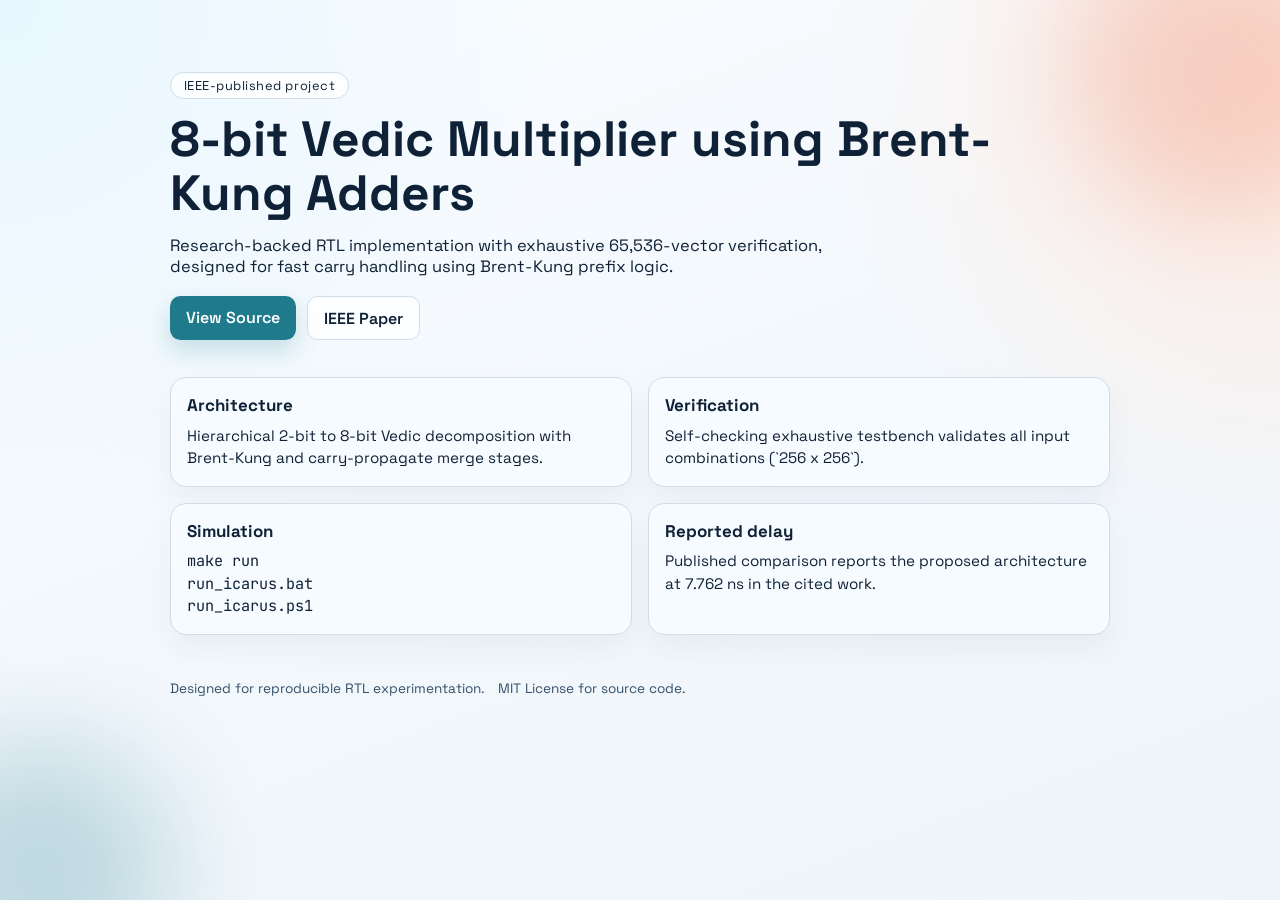
==== site/index.html @ 42a8eeb6 "Add GitHub Pages site and automated deployment workflow" ====
<!doctype html>
<html lang="en">
  <head>
    <meta charset="utf-8">
    <meta name="viewport" content="width=device-width, initial-scale=1">
    <title>8-bit Vedic Multiplier + Brent-Kung</title>
    <link rel="preconnect" href="https://fonts.googleapis.com">
    <link rel="preconnect" href="https://fonts.gstatic.com" crossorigin>
    <link href="https://fonts.googleapis.com/css2?family=Space+Grotesk:wght@400;500;700&family=JetBrains+Mono:wght@400;600&display=swap" rel="stylesheet">
    <link rel="stylesheet" href="styles.css">
  </head>
  <body>
    <div class="bg-orb orb-a"></div>
    <div class="bg-orb orb-b"></div>
    <header class="hero">
      <p class="tag">IEEE-published project</p>
      <h1>8-bit Vedic Multiplier using Brent-Kung Adders</h1>
      <p class="sub">
        Research-backed RTL implementation with exhaustive 65,536-vector verification, designed for fast carry
        handling using Brent-Kung prefix logic.
      </p>
      <div class="actions">
        <a class="btn primary" href="https://github.com/SiddheshUttarwar/vedic-multiplier-brent-kung-rtl">View Source</a>
        <a class="btn ghost" href="https://ieeexplore.ieee.org/document/9984591">IEEE Paper</a>
      </div>
    </header>

    <main class="grid">
      <section class="card">
        <h2>Architecture</h2>
        <p>Hierarchical 2-bit to 8-bit Vedic decomposition with Brent-Kung and carry-propagate merge stages.</p>
      </section>
      <section class="card">
        <h2>Verification</h2>
        <p>Self-checking exhaustive testbench validates all input combinations (`256 x 256`).</p>
      </section>
      <section class="card">
        <h2>Simulation</h2>
        <p class="mono">make run<br>run_icarus.bat<br>run_icarus.ps1</p>
      </section>
      <section class="card">
        <h2>Reported delay</h2>
        <p>Published comparison reports the proposed architecture at 7.762 ns in the cited work.</p>
      </section>
    </main>

    <footer class="foot">
      <span>Designed for reproducible RTL experimentation.</span>
      <span>MIT License for source code.</span>
    </footer>
  </body>
</html>
---- site/styles.css ----
:root {
  --ink: #0f2136;
  --accent: #1f7a8c;
  --accent-2: #e76f51;
  --paper: #f6fbff;
  --line: #cedde8;
}

* {
  box-sizing: border-box;
}

body {
  margin: 0;
  font-family: "Space Grotesk", "Segoe UI", sans-serif;
  color: var(--ink);
  background: radial-gradient(circle at 0% 0%, #e8f7ff 0%, transparent 35%),
    radial-gradient(circle at 100% 10%, #ffece2 0%, transparent 30%),
    linear-gradient(160deg, #f8fcff 0%, #eef4fa 100%);
  min-height: 100vh;
  overflow-x: hidden;
}

.hero {
  max-width: 980px;
  margin: 0 auto;
  padding: 4.5rem 1.25rem 1.7rem;
}

.tag {
  display: inline-block;
  margin: 0 0 0.8rem;
  border: 1px solid var(--line);
  border-radius: 999px;
  padding: 0.25rem 0.8rem;
  font-size: 0.8rem;
  letter-spacing: 0.04em;
  background: #ffffffcf;
}

h1 {
  margin: 0;
  font-size: clamp(1.8rem, 4.2vw, 3.1rem);
  line-height: 1.1;
}

.sub {
  margin-top: 0.9rem;
  max-width: 65ch;
  font-size: 1.03rem;
}

.actions {
  display: flex;
  flex-wrap: wrap;
  gap: 0.7rem;
  margin-top: 1.2rem;
}

.btn {
  text-decoration: none;
  padding: 0.65rem 1rem;
  border-radius: 0.65rem;
  font-weight: 600;
  transition: transform 180ms ease, box-shadow 180ms ease;
}

.btn:hover {
  transform: translateY(-2px);
}

.primary {
  background: var(--accent);
  color: white;
  box-shadow: 0 10px 24px #1f7a8c38;
}

.ghost {
  border: 1px solid var(--line);
  background: #ffffffd8;
  color: var(--ink);
}

.grid {
  max-width: 980px;
  margin: 0 auto;
  padding: 0.6rem 1.25rem 2.8rem;
  display: grid;
  grid-template-columns: repeat(2, minmax(0, 1fr));
  gap: 0.95rem;
}

.card {
  background: var(--paper);
  border: 1px solid var(--line);
  border-radius: 1rem;
  padding: 1rem 1rem 1.1rem;
  box-shadow: 0 14px 28px #1d34420d;
}

.card h2 {
  margin: 0;
  font-size: 1.06rem;
}

.card p {
  margin: 0.55rem 0 0;
  font-size: 0.95rem;
  line-height: 1.45;
}

.mono {
  font-family: "JetBrains Mono", Consolas, monospace;
}

.foot {
  max-width: 980px;
  margin: 0 auto;
  padding: 0 1.25rem 2.1rem;
  font-size: 0.85rem;
  display: flex;
  gap: 0.9rem;
  flex-wrap: wrap;
  color: #35506a;
}

.bg-orb {
  position: fixed;
  border-radius: 50%;
  filter: blur(55px);
  pointer-events: none;
  opacity: 0.24;
}

.orb-a {
  width: 300px;
  height: 300px;
  right: -90px;
  top: -80px;
  background: var(--accent-2);
}

.orb-b {
  width: 260px;
  height: 260px;
  left: -90px;
  bottom: -100px;
  background: var(--accent);
}

@media (max-width: 760px) {
  .grid {
    grid-template-columns: 1fr;
  }
}
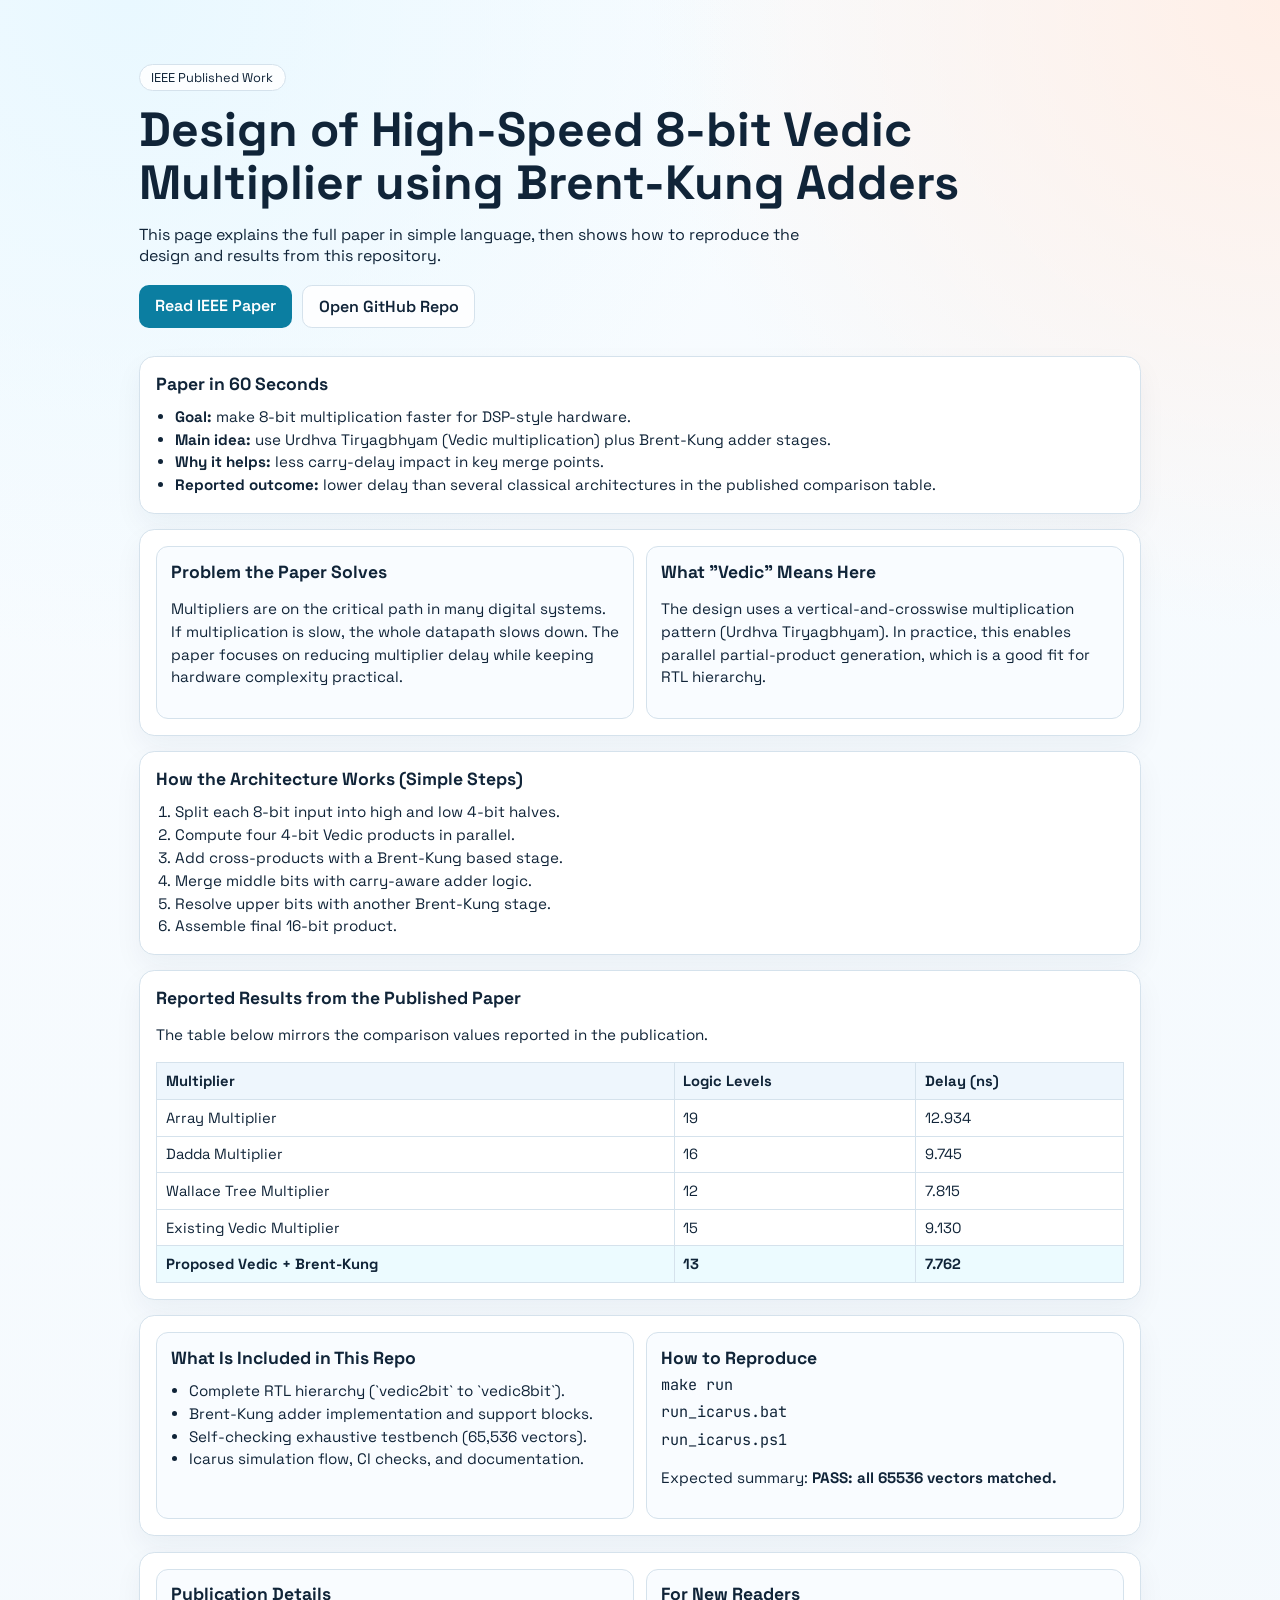
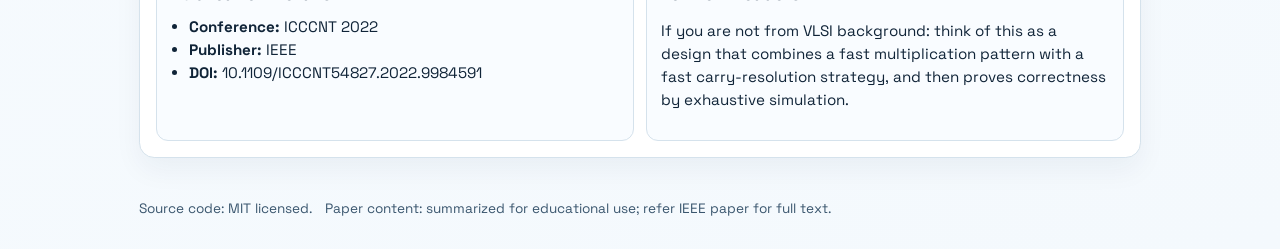
==== commit a7d3e88b: "Expand website with full plain-language paper summary" ====
--- a/site/index.html
+++ b/site/index.html
@@ -3,50 +3,138 @@
   <head>
     <meta charset="utf-8">
     <meta name="viewport" content="width=device-width, initial-scale=1">
-    <title>8-bit Vedic Multiplier + Brent-Kung</title>
+    <title>8-bit Vedic Multiplier using Brent-Kung Adders</title>
     <link rel="preconnect" href="https://fonts.googleapis.com">
     <link rel="preconnect" href="https://fonts.gstatic.com" crossorigin>
     <link href="https://fonts.googleapis.com/css2?family=Space+Grotesk:wght@400;500;700&family=JetBrains+Mono:wght@400;600&display=swap" rel="stylesheet">
     <link rel="stylesheet" href="styles.css">
   </head>
   <body>
-    <div class="bg-orb orb-a"></div>
-    <div class="bg-orb orb-b"></div>
     <header class="hero">
-      <p class="tag">IEEE-published project</p>
-      <h1>8-bit Vedic Multiplier using Brent-Kung Adders</h1>
-      <p class="sub">
-        Research-backed RTL implementation with exhaustive 65,536-vector verification, designed for fast carry
-        handling using Brent-Kung prefix logic.
-      </p>
+      <p class="tag">IEEE Published Work</p>
+      <h1>Design of High-Speed 8-bit Vedic Multiplier using Brent-Kung Adders</h1>
+      <p class="sub">This page explains the full paper in simple language, then shows how to reproduce the design and results from this repository.</p>
       <div class="actions">
-        <a class="btn primary" href="https://github.com/SiddheshUttarwar/vedic-multiplier-brent-kung-rtl">View Source</a>
-        <a class="btn ghost" href="https://ieeexplore.ieee.org/document/9984591">IEEE Paper</a>
+        <a class="btn primary" href="https://ieeexplore.ieee.org/document/9984591">Read IEEE Paper</a>
+        <a class="btn ghost" href="https://github.com/SiddheshUttarwar/vedic-multiplier-brent-kung-rtl">Open GitHub Repo</a>
       </div>
     </header>
 
-    <main class="grid">
-      <section class="card">
-        <h2>Architecture</h2>
-        <p>Hierarchical 2-bit to 8-bit Vedic decomposition with Brent-Kung and carry-propagate merge stages.</p>
+    <main class="wrap">
+      <section class="panel">
+        <h2>Paper in 60 Seconds</h2>
+        <ul>
+          <li><strong>Goal:</strong> make 8-bit multiplication faster for DSP-style hardware.</li>
+          <li><strong>Main idea:</strong> use Urdhva Tiryagbhyam (Vedic multiplication) plus Brent-Kung adder stages.</li>
+          <li><strong>Why it helps:</strong> less carry-delay impact in key merge points.</li>
+          <li><strong>Reported outcome:</strong> lower delay than several classical architectures in the published comparison table.</li>
+        </ul>
       </section>
-      <section class="card">
-        <h2>Verification</h2>
-        <p>Self-checking exhaustive testbench validates all input combinations (`256 x 256`).</p>
+
+      <section class="panel cols2">
+        <article>
+          <h2>Problem the Paper Solves</h2>
+          <p>Multipliers are on the critical path in many digital systems. If multiplication is slow, the whole datapath slows down. The paper focuses on reducing multiplier delay while keeping hardware complexity practical.</p>
+        </article>
+        <article>
+          <h2>What "Vedic" Means Here</h2>
+          <p>The design uses a vertical-and-crosswise multiplication pattern (Urdhva Tiryagbhyam). In practice, this enables parallel partial-product generation, which is a good fit for RTL hierarchy.</p>
+        </article>
       </section>
-      <section class="card">
-        <h2>Simulation</h2>
-        <p class="mono">make run<br>run_icarus.bat<br>run_icarus.ps1</p>
+
+      <section class="panel">
+        <h2>How the Architecture Works (Simple Steps)</h2>
+        <ol>
+          <li>Split each 8-bit input into high and low 4-bit halves.</li>
+          <li>Compute four 4-bit Vedic products in parallel.</li>
+          <li>Add cross-products with a Brent-Kung based stage.</li>
+          <li>Merge middle bits with carry-aware adder logic.</li>
+          <li>Resolve upper bits with another Brent-Kung stage.</li>
+          <li>Assemble final 16-bit product.</li>
+        </ol>
       </section>
-      <section class="card">
-        <h2>Reported delay</h2>
-        <p>Published comparison reports the proposed architecture at 7.762 ns in the cited work.</p>
+
+      <section class="panel">
+        <h2>Reported Results from the Published Paper</h2>
+        <p>The table below mirrors the comparison values reported in the publication.</p>
+        <div class="table-wrap">
+          <table>
+            <thead>
+              <tr>
+                <th>Multiplier</th>
+                <th>Logic Levels</th>
+                <th>Delay (ns)</th>
+              </tr>
+            </thead>
+            <tbody>
+              <tr>
+                <td>Array Multiplier</td>
+                <td>19</td>
+                <td>12.934</td>
+              </tr>
+              <tr>
+                <td>Dadda Multiplier</td>
+                <td>16</td>
+                <td>9.745</td>
+              </tr>
+              <tr>
+                <td>Wallace Tree Multiplier</td>
+                <td>12</td>
+                <td>7.815</td>
+              </tr>
+              <tr>
+                <td>Existing Vedic Multiplier</td>
+                <td>15</td>
+                <td>9.130</td>
+              </tr>
+              <tr class="highlight">
+                <td>Proposed Vedic + Brent-Kung</td>
+                <td>13</td>
+                <td>7.762</td>
+              </tr>
+            </tbody>
+          </table>
+        </div>
+      </section>
+
+      <section class="panel cols2">
+        <article>
+          <h2>What Is Included in This Repo</h2>
+          <ul>
+            <li>Complete RTL hierarchy (`vedic2bit` to `vedic8bit`).</li>
+            <li>Brent-Kung adder implementation and support blocks.</li>
+            <li>Self-checking exhaustive testbench (65,536 vectors).</li>
+            <li>Icarus simulation flow, CI checks, and documentation.</li>
+          </ul>
+        </article>
+        <article>
+          <h2>How to Reproduce</h2>
+          <p class="mono">make run</p>
+          <p class="mono">run_icarus.bat</p>
+          <p class="mono">run_icarus.ps1</p>
+          <p>Expected summary: <strong>PASS: all 65536 vectors matched.</strong></p>
+        </article>
+      </section>
+
+      <section class="panel cols2">
+        <article>
+          <h2>Publication Details</h2>
+          <ul>
+            <li><strong>Conference:</strong> ICCCNT 2022</li>
+            <li><strong>Publisher:</strong> IEEE</li>
+            <li><strong>DOI:</strong> 10.1109/ICCCNT54827.2022.9984591</li>
+          </ul>
+        </article>
+        <article>
+          <h2>For New Readers</h2>
+          <p>If you are not from VLSI background: think of this as a design that combines a fast multiplication pattern with a fast carry-resolution strategy, and then proves correctness by exhaustive simulation.</p>
+        </article>
       </section>
     </main>
 
     <footer class="foot">
-      <span>Designed for reproducible RTL experimentation.</span>
-      <span>MIT License for source code.</span>
+      <span>Source code: MIT licensed.</span>
+      <span>Paper content: summarized for educational use; refer IEEE paper for full text.</span>
     </footer>
   </body>
 </html>
--- a/site/styles.css
+++ b/site/styles.css
@@ -1,155 +1,174 @@
 :root {
-  --ink: #0f2136;
-  --accent: #1f7a8c;
-  --accent-2: #e76f51;
-  --paper: #f6fbff;
-  --line: #cedde8;
+  --ink: #102438;
+  --accent: #0b7ea1;
+  --accent-2: #d86d3f;
+  --bg: #f4f9fd;
+  --panel: #ffffff;
+  --line: #d5e2ec;
 }
 
-* {
-  box-sizing: border-box;
-}
+* { box-sizing: border-box; }
 
 body {
   margin: 0;
   font-family: "Space Grotesk", "Segoe UI", sans-serif;
   color: var(--ink);
-  background: radial-gradient(circle at 0% 0%, #e8f7ff 0%, transparent 35%),
-    radial-gradient(circle at 100% 10%, #ffece2 0%, transparent 30%),
-    linear-gradient(160deg, #f8fcff 0%, #eef4fa 100%);
-  min-height: 100vh;
-  overflow-x: hidden;
+  background:
+    radial-gradient(circle at 10% 0%, #e9f8ff 0%, transparent 30%),
+    radial-gradient(circle at 100% 0%, #ffefe7 0%, transparent 28%),
+    linear-gradient(160deg, #f8fcff 0%, var(--bg) 100%);
+}
+
+.hero,
+.wrap,
+.foot {
+  max-width: 1040px;
+  margin: 0 auto;
+  padding-left: 1.2rem;
+  padding-right: 1.2rem;
 }
 
 .hero {
-  max-width: 980px;
-  margin: 0 auto;
-  padding: 4.5rem 1.25rem 1.7rem;
+  padding-top: 4rem;
+  padding-bottom: 1.3rem;
 }
 
 .tag {
   display: inline-block;
   margin: 0 0 0.8rem;
+  font-size: 0.8rem;
   border: 1px solid var(--line);
+  padding: 0.25rem 0.7rem;
   border-radius: 999px;
-  padding: 0.25rem 0.8rem;
-  font-size: 0.8rem;
-  letter-spacing: 0.04em;
-  background: #ffffffcf;
+  background: #ffffffd9;
 }
 
 h1 {
   margin: 0;
-  font-size: clamp(1.8rem, 4.2vw, 3.1rem);
+  font-size: clamp(1.7rem, 4vw, 3rem);
   line-height: 1.1;
 }
 
 .sub {
   margin-top: 0.9rem;
-  max-width: 65ch;
-  font-size: 1.03rem;
+  max-width: 70ch;
+  font-size: 1rem;
 }
 
 .actions {
+  margin-top: 1.2rem;
   display: flex;
   flex-wrap: wrap;
-  gap: 0.7rem;
-  margin-top: 1.2rem;
+  gap: 0.65rem;
 }
 
 .btn {
   text-decoration: none;
-  padding: 0.65rem 1rem;
-  border-radius: 0.65rem;
+  padding: 0.64rem 0.98rem;
+  border-radius: 0.62rem;
   font-weight: 600;
-  transition: transform 180ms ease, box-shadow 180ms ease;
 }
 
-.btn:hover {
-  transform: translateY(-2px);
+.btn.primary {
+  background: var(--accent);
+  color: #fff;
 }
 
-.primary {
-  background: var(--accent);
-  color: white;
-  box-shadow: 0 10px 24px #1f7a8c38;
+.btn.ghost {
+  border: 1px solid var(--line);
+  color: var(--ink);
+  background: #ffffffdb;
 }
 
-.ghost {
-  border: 1px solid var(--line);
-  background: #ffffffd8;
-  color: var(--ink);
-}
-
-.grid {
-  max-width: 980px;
-  margin: 0 auto;
-  padding: 0.6rem 1.25rem 2.8rem;
+.wrap {
+  padding-top: 0.4rem;
+  padding-bottom: 2.6rem;
   display: grid;
-  grid-template-columns: repeat(2, minmax(0, 1fr));
   gap: 0.95rem;
 }
 
-.card {
-  background: var(--paper);
+.panel {
   border: 1px solid var(--line);
-  border-radius: 1rem;
-  padding: 1rem 1rem 1.1rem;
-  box-shadow: 0 14px 28px #1d34420d;
+  background: var(--panel);
+  border-radius: 0.95rem;
+  padding: 1rem;
+  box-shadow: 0 12px 28px #1930460d;
 }
 
-.card h2 {
+.panel h2 {
   margin: 0;
-  font-size: 1.06rem;
+  font-size: 1.1rem;
 }
 
-.card p {
-  margin: 0.55rem 0 0;
+.panel p,
+.panel li {
   font-size: 0.95rem;
-  line-height: 1.45;
+  line-height: 1.5;
+}
+
+.panel ul,
+.panel ol {
+  margin: 0.7rem 0 0;
+  padding-left: 1.15rem;
+}
+
+.cols2 {
+  display: grid;
+  grid-template-columns: repeat(2, minmax(0, 1fr));
+  gap: 0.8rem;
+}
+
+.cols2 article {
+  border: 1px solid var(--line);
+  border-radius: 0.75rem;
+  padding: 0.85rem;
+  background: #f9fcff;
+}
+
+.table-wrap {
+  overflow-x: auto;
+  margin-top: 0.7rem;
+}
+
+table {
+  border-collapse: collapse;
+  width: 100%;
+  min-width: 560px;
+}
+
+th,
+td {
+  border: 1px solid var(--line);
+  text-align: left;
+  padding: 0.55rem;
+  font-size: 0.92rem;
+}
+
+th {
+  background: #eef6fd;
+}
+
+.highlight td {
+  font-weight: 700;
+  background: #ecfbff;
 }
 
 .mono {
   font-family: "JetBrains Mono", Consolas, monospace;
+  margin: 0.3rem 0;
 }
 
 .foot {
-  max-width: 980px;
-  margin: 0 auto;
-  padding: 0 1.25rem 2.1rem;
+  padding-bottom: 2rem;
   font-size: 0.85rem;
+  color: #3a566e;
   display: flex;
-  gap: 0.9rem;
+  gap: 0.8rem;
   flex-wrap: wrap;
-  color: #35506a;
 }
 
-.bg-orb {
-  position: fixed;
-  border-radius: 50%;
-  filter: blur(55px);
-  pointer-events: none;
-  opacity: 0.24;
-}
-
-.orb-a {
-  width: 300px;
-  height: 300px;
-  right: -90px;
-  top: -80px;
-  background: var(--accent-2);
-}
-
-.orb-b {
-  width: 260px;
-  height: 260px;
-  left: -90px;
-  bottom: -100px;
-  background: var(--accent);
-}
-
-@media (max-width: 760px) {
-  .grid {
+@media (max-width: 780px) {
+  .cols2 {
     grid-template-columns: 1fr;
   }
 }
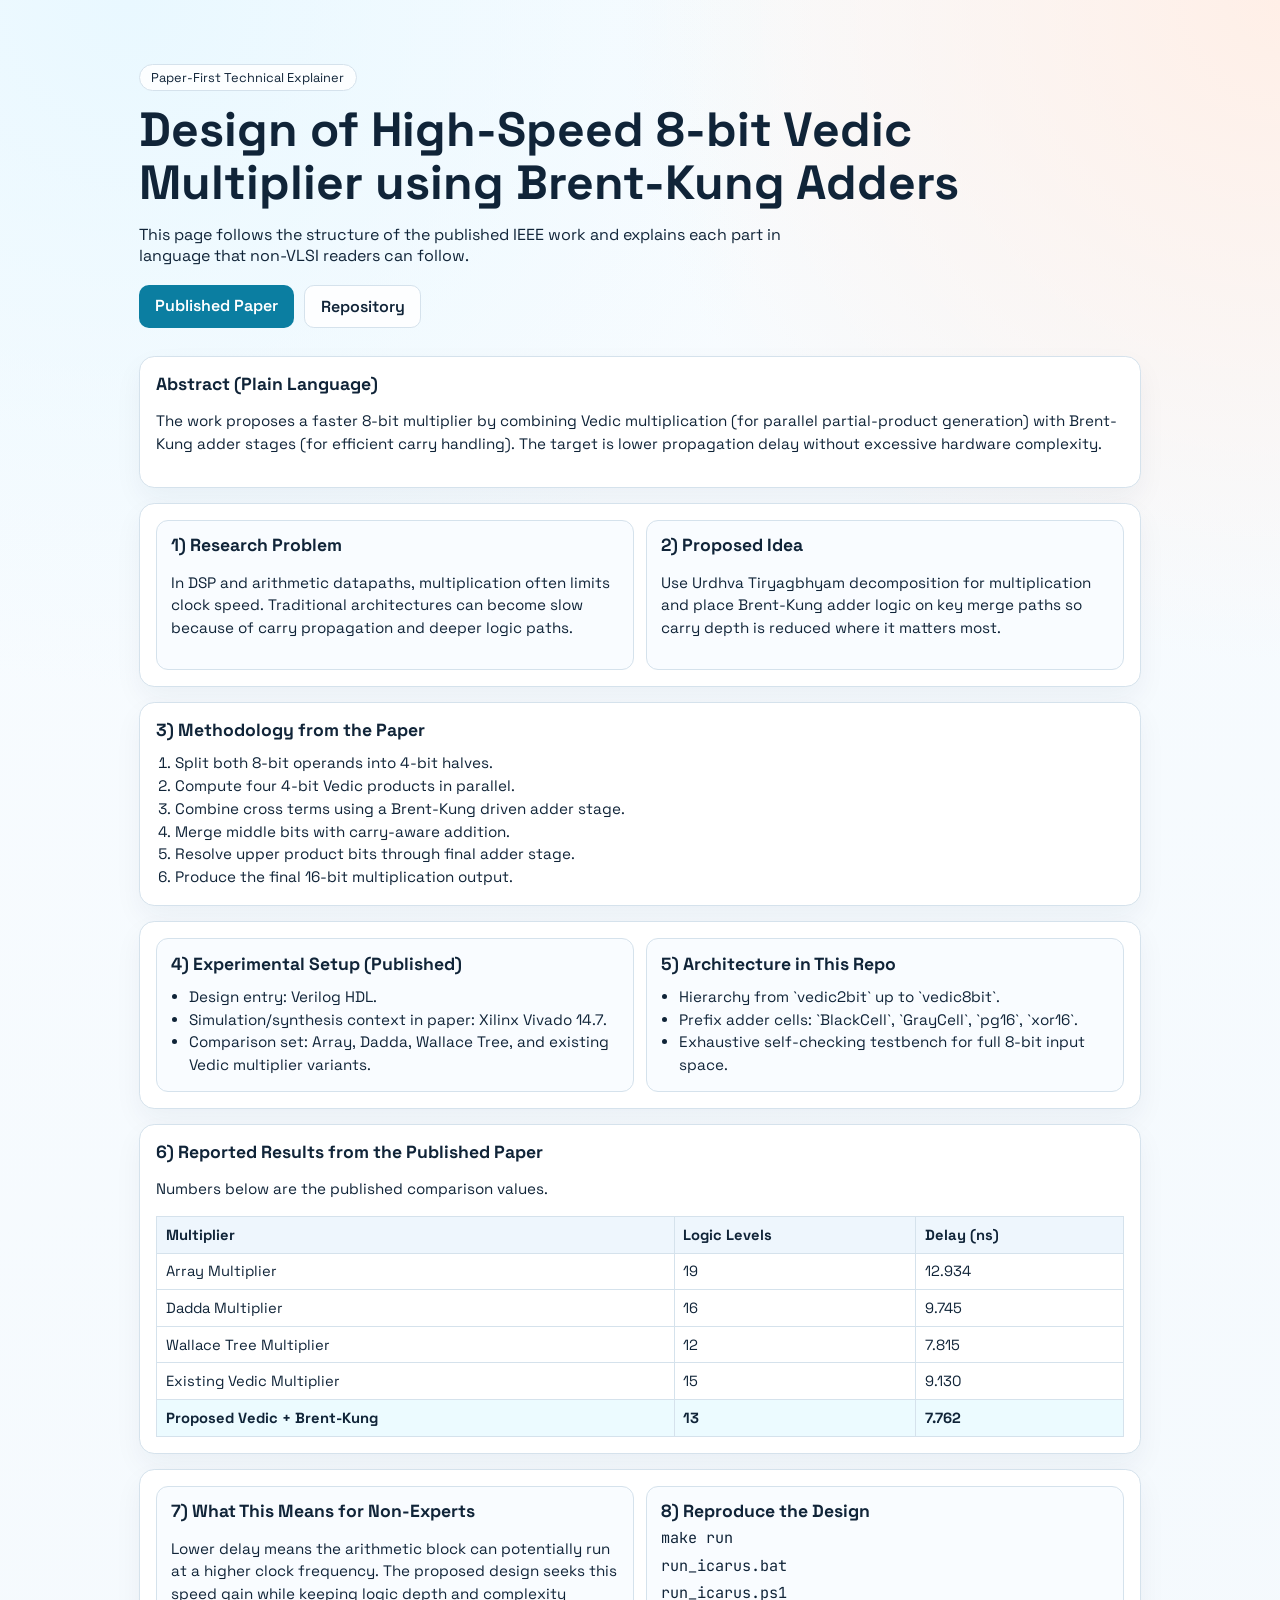
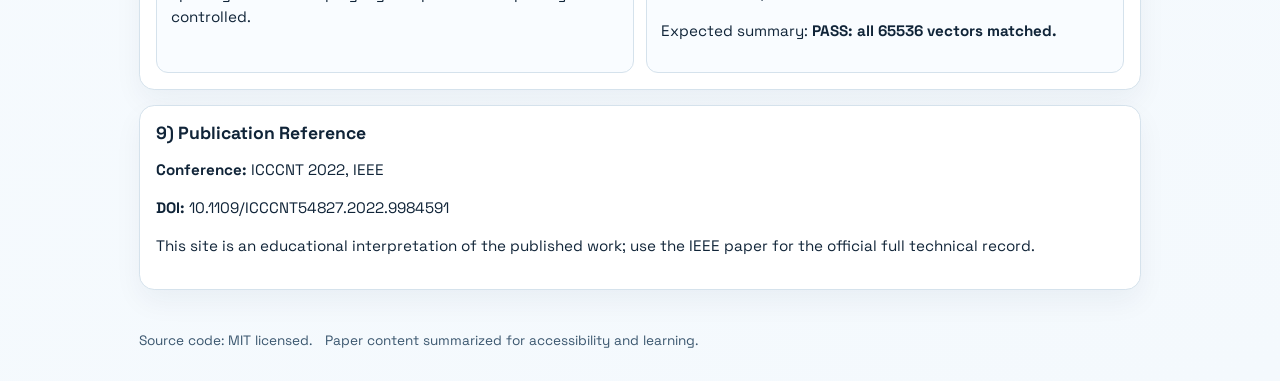
==== commit 9581f712: "Rewrite website content to publication-first explainer format" ====
--- a/site/index.html
+++ b/site/index.html
@@ -3,7 +3,7 @@
   <head>
     <meta charset="utf-8">
     <meta name="viewport" content="width=device-width, initial-scale=1">
-    <title>8-bit Vedic Multiplier using Brent-Kung Adders</title>
+    <title>Paper Explainer: 8-bit Vedic Multiplier using Brent-Kung Adders</title>
     <link rel="preconnect" href="https://fonts.googleapis.com">
     <link rel="preconnect" href="https://fonts.gstatic.com" crossorigin>
     <link href="https://fonts.googleapis.com/css2?family=Space+Grotesk:wght@400;500;700&family=JetBrains+Mono:wght@400;600&display=swap" rel="stylesheet">
@@ -11,52 +11,66 @@
   </head>
   <body>
     <header class="hero">
-      <p class="tag">IEEE Published Work</p>
+      <p class="tag">Paper-First Technical Explainer</p>
       <h1>Design of High-Speed 8-bit Vedic Multiplier using Brent-Kung Adders</h1>
-      <p class="sub">This page explains the full paper in simple language, then shows how to reproduce the design and results from this repository.</p>
+      <p class="sub">This page follows the structure of the published IEEE work and explains each part in language that non-VLSI readers can follow.</p>
       <div class="actions">
-        <a class="btn primary" href="https://ieeexplore.ieee.org/document/9984591">Read IEEE Paper</a>
-        <a class="btn ghost" href="https://github.com/SiddheshUttarwar/vedic-multiplier-brent-kung-rtl">Open GitHub Repo</a>
+        <a class="btn primary" href="https://ieeexplore.ieee.org/document/9984591">Published Paper</a>
+        <a class="btn ghost" href="https://github.com/SiddheshUttarwar/vedic-multiplier-brent-kung-rtl">Repository</a>
       </div>
     </header>
 
     <main class="wrap">
       <section class="panel">
-        <h2>Paper in 60 Seconds</h2>
-        <ul>
-          <li><strong>Goal:</strong> make 8-bit multiplication faster for DSP-style hardware.</li>
-          <li><strong>Main idea:</strong> use Urdhva Tiryagbhyam (Vedic multiplication) plus Brent-Kung adder stages.</li>
-          <li><strong>Why it helps:</strong> less carry-delay impact in key merge points.</li>
-          <li><strong>Reported outcome:</strong> lower delay than several classical architectures in the published comparison table.</li>
-        </ul>
+        <h2>Abstract (Plain Language)</h2>
+        <p>The work proposes a faster 8-bit multiplier by combining Vedic multiplication (for parallel partial-product generation) with Brent-Kung adder stages (for efficient carry handling). The target is lower propagation delay without excessive hardware complexity.</p>
       </section>
 
       <section class="panel cols2">
         <article>
-          <h2>Problem the Paper Solves</h2>
-          <p>Multipliers are on the critical path in many digital systems. If multiplication is slow, the whole datapath slows down. The paper focuses on reducing multiplier delay while keeping hardware complexity practical.</p>
+          <h2>1) Research Problem</h2>
+          <p>In DSP and arithmetic datapaths, multiplication often limits clock speed. Traditional architectures can become slow because of carry propagation and deeper logic paths.</p>
         </article>
         <article>
-          <h2>What "Vedic" Means Here</h2>
-          <p>The design uses a vertical-and-crosswise multiplication pattern (Urdhva Tiryagbhyam). In practice, this enables parallel partial-product generation, which is a good fit for RTL hierarchy.</p>
+          <h2>2) Proposed Idea</h2>
+          <p>Use Urdhva Tiryagbhyam decomposition for multiplication and place Brent-Kung adder logic on key merge paths so carry depth is reduced where it matters most.</p>
         </article>
       </section>
 
       <section class="panel">
-        <h2>How the Architecture Works (Simple Steps)</h2>
+        <h2>3) Methodology from the Paper</h2>
         <ol>
-          <li>Split each 8-bit input into high and low 4-bit halves.</li>
+          <li>Split both 8-bit operands into 4-bit halves.</li>
           <li>Compute four 4-bit Vedic products in parallel.</li>
-          <li>Add cross-products with a Brent-Kung based stage.</li>
-          <li>Merge middle bits with carry-aware adder logic.</li>
-          <li>Resolve upper bits with another Brent-Kung stage.</li>
-          <li>Assemble final 16-bit product.</li>
+          <li>Combine cross terms using a Brent-Kung driven adder stage.</li>
+          <li>Merge middle bits with carry-aware addition.</li>
+          <li>Resolve upper product bits through final adder stage.</li>
+          <li>Produce the final 16-bit multiplication output.</li>
         </ol>
       </section>
 
+      <section class="panel cols2">
+        <article>
+          <h2>4) Experimental Setup (Published)</h2>
+          <ul>
+            <li>Design entry: Verilog HDL.</li>
+            <li>Simulation/synthesis context in paper: Xilinx Vivado 14.7.</li>
+            <li>Comparison set: Array, Dadda, Wallace Tree, and existing Vedic multiplier variants.</li>
+          </ul>
+        </article>
+        <article>
+          <h2>5) Architecture in This Repo</h2>
+          <ul>
+            <li>Hierarchy from `vedic2bit` up to `vedic8bit`.</li>
+            <li>Prefix adder cells: `BlackCell`, `GrayCell`, `pg16`, `xor16`.</li>
+            <li>Exhaustive self-checking testbench for full 8-bit input space.</li>
+          </ul>
+        </article>
+      </section>
+
       <section class="panel">
-        <h2>Reported Results from the Published Paper</h2>
-        <p>The table below mirrors the comparison values reported in the publication.</p>
+        <h2>6) Reported Results from the Published Paper</h2>
+        <p>Numbers below are the published comparison values.</p>
         <div class="table-wrap">
           <table>
             <thead>
@@ -67,31 +81,11 @@
               </tr>
             </thead>
             <tbody>
-              <tr>
-                <td>Array Multiplier</td>
-                <td>19</td>
-                <td>12.934</td>
-              </tr>
-              <tr>
-                <td>Dadda Multiplier</td>
-                <td>16</td>
-                <td>9.745</td>
-              </tr>
-              <tr>
-                <td>Wallace Tree Multiplier</td>
-                <td>12</td>
-                <td>7.815</td>
-              </tr>
-              <tr>
-                <td>Existing Vedic Multiplier</td>
-                <td>15</td>
-                <td>9.130</td>
-              </tr>
-              <tr class="highlight">
-                <td>Proposed Vedic + Brent-Kung</td>
-                <td>13</td>
-                <td>7.762</td>
-              </tr>
+              <tr><td>Array Multiplier</td><td>19</td><td>12.934</td></tr>
+              <tr><td>Dadda Multiplier</td><td>16</td><td>9.745</td></tr>
+              <tr><td>Wallace Tree Multiplier</td><td>12</td><td>7.815</td></tr>
+              <tr><td>Existing Vedic Multiplier</td><td>15</td><td>9.130</td></tr>
+              <tr class="highlight"><td>Proposed Vedic + Brent-Kung</td><td>13</td><td>7.762</td></tr>
             </tbody>
           </table>
         </div>
@@ -99,16 +93,11 @@
 
       <section class="panel cols2">
         <article>
-          <h2>What Is Included in This Repo</h2>
-          <ul>
-            <li>Complete RTL hierarchy (`vedic2bit` to `vedic8bit`).</li>
-            <li>Brent-Kung adder implementation and support blocks.</li>
-            <li>Self-checking exhaustive testbench (65,536 vectors).</li>
-            <li>Icarus simulation flow, CI checks, and documentation.</li>
-          </ul>
+          <h2>7) What This Means for Non-Experts</h2>
+          <p>Lower delay means the arithmetic block can potentially run at a higher clock frequency. The proposed design seeks this speed gain while keeping logic depth and complexity controlled.</p>
         </article>
         <article>
-          <h2>How to Reproduce</h2>
+          <h2>8) Reproduce the Design</h2>
           <p class="mono">make run</p>
           <p class="mono">run_icarus.bat</p>
           <p class="mono">run_icarus.ps1</p>
@@ -116,25 +105,17 @@
         </article>
       </section>
 
-      <section class="panel cols2">
-        <article>
-          <h2>Publication Details</h2>
-          <ul>
-            <li><strong>Conference:</strong> ICCCNT 2022</li>
-            <li><strong>Publisher:</strong> IEEE</li>
-            <li><strong>DOI:</strong> 10.1109/ICCCNT54827.2022.9984591</li>
-          </ul>
-        </article>
-        <article>
-          <h2>For New Readers</h2>
-          <p>If you are not from VLSI background: think of this as a design that combines a fast multiplication pattern with a fast carry-resolution strategy, and then proves correctness by exhaustive simulation.</p>
-        </article>
+      <section class="panel">
+        <h2>9) Publication Reference</h2>
+        <p><strong>Conference:</strong> ICCCNT 2022, IEEE</p>
+        <p><strong>DOI:</strong> 10.1109/ICCCNT54827.2022.9984591</p>
+        <p>This site is an educational interpretation of the published work; use the IEEE paper for the official full technical record.</p>
       </section>
     </main>
 
     <footer class="foot">
       <span>Source code: MIT licensed.</span>
-      <span>Paper content: summarized for educational use; refer IEEE paper for full text.</span>
+      <span>Paper content summarized for accessibility and learning.</span>
     </footer>
   </body>
 </html>
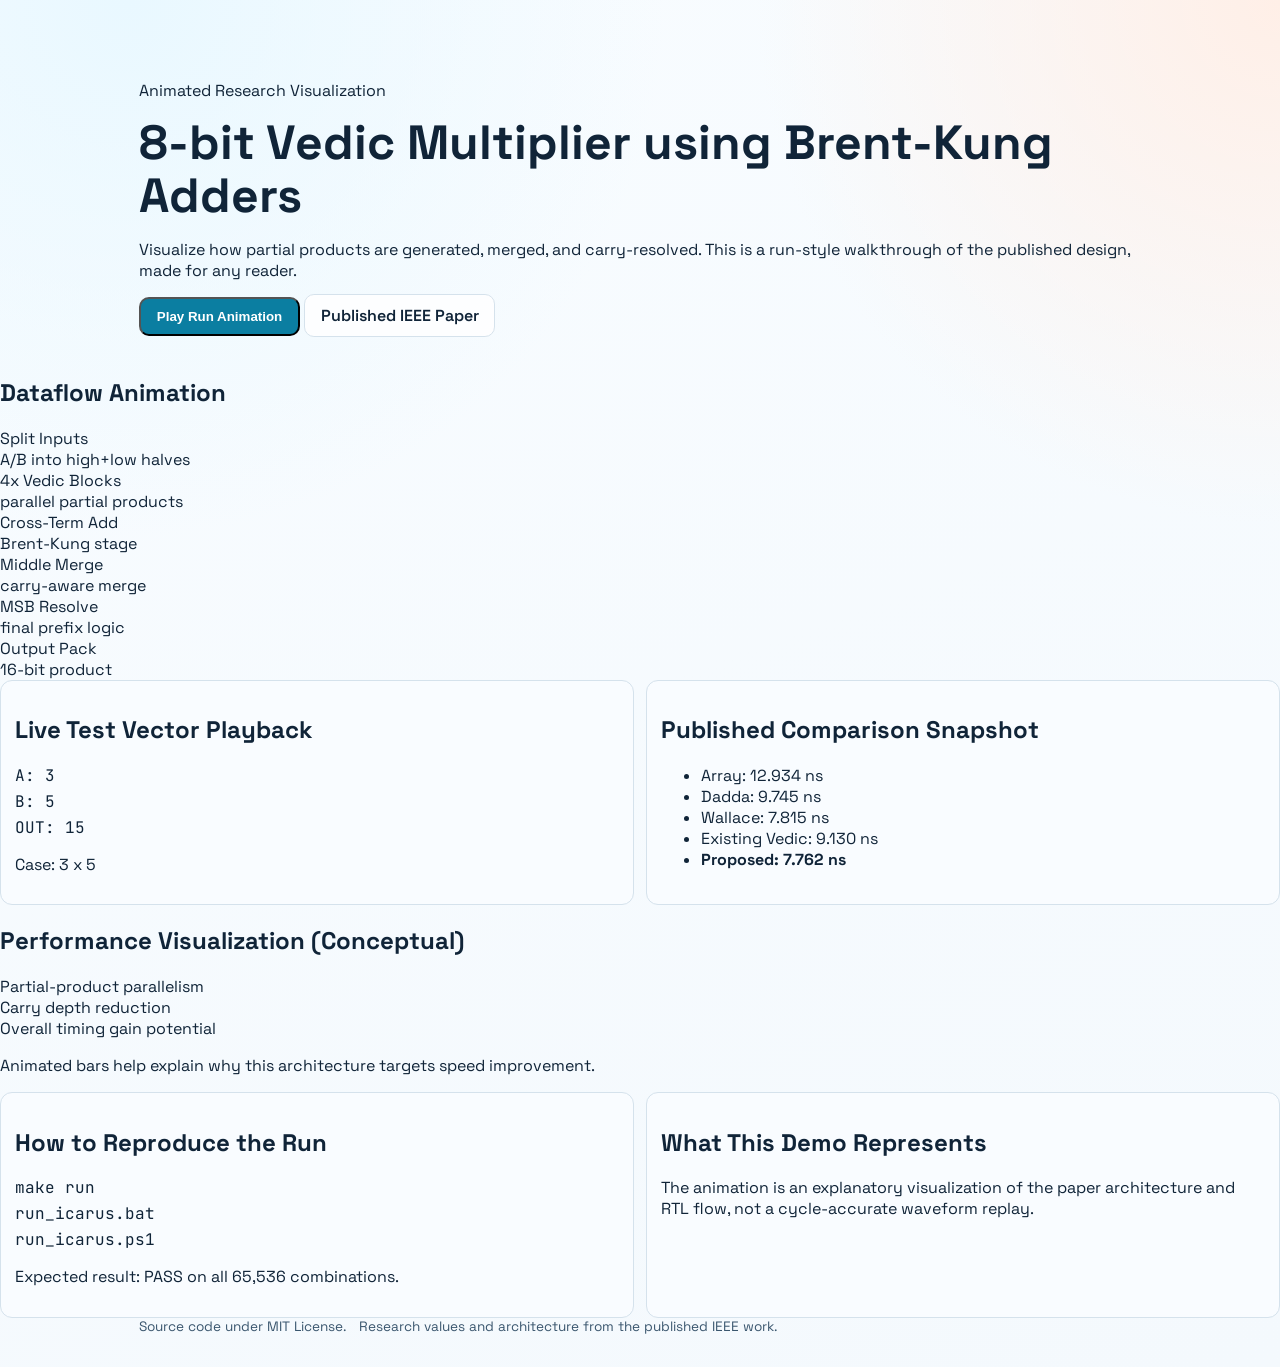
==== commit d85670d9: "final animated demo style" ====
--- a/site/index.html
+++ b/site/index.html
@@ -3,7 +3,7 @@
   <head>
     <meta charset="utf-8">
     <meta name="viewport" content="width=device-width, initial-scale=1">
-    <title>Paper Explainer: 8-bit Vedic Multiplier using Brent-Kung Adders</title>
+    <title>Animated Demo: 8-bit Vedic Multiplier + Brent-Kung</title>
     <link rel="preconnect" href="https://fonts.googleapis.com">
     <link rel="preconnect" href="https://fonts.gstatic.com" crossorigin>
     <link href="https://fonts.googleapis.com/css2?family=Space+Grotesk:wght@400;500;700&family=JetBrains+Mono:wght@400;600&display=swap" rel="stylesheet">
@@ -11,111 +11,79 @@
   </head>
   <body>
     <header class="hero">
-      <p class="tag">Paper-First Technical Explainer</p>
-      <h1>Design of High-Speed 8-bit Vedic Multiplier using Brent-Kung Adders</h1>
-      <p class="sub">This page follows the structure of the published IEEE work and explains each part in language that non-VLSI readers can follow.</p>
-      <div class="actions">
-        <a class="btn primary" href="https://ieeexplore.ieee.org/document/9984591">Published Paper</a>
-        <a class="btn ghost" href="https://github.com/SiddheshUttarwar/vedic-multiplier-brent-kung-rtl">Repository</a>
+      <p class="chip">Animated Research Visualization</p>
+      <h1>8-bit Vedic Multiplier using Brent-Kung Adders</h1>
+      <p class="lead">Visualize how partial products are generated, merged, and carry-resolved. This is a run-style walkthrough of the published design, made for any reader.</p>
+      <div class="cta-row">
+        <button id="runDemo" class="btn primary">Play Run Animation</button>
+        <a class="btn ghost" href="https://ieeexplore.ieee.org/document/9984591">Published IEEE Paper</a>
       </div>
     </header>
 
-    <main class="wrap">
-      <section class="panel">
-        <h2>Abstract (Plain Language)</h2>
-        <p>The work proposes a faster 8-bit multiplier by combining Vedic multiplication (for parallel partial-product generation) with Brent-Kung adder stages (for efficient carry handling). The target is lower propagation delay without excessive hardware complexity.</p>
+    <main class="layout">
+      <section class="card">
+        <h2>Dataflow Animation</h2>
+        <div id="pipeline" class="pipeline">
+          <div class="stage">Split Inputs<br><span>A/B into high+low halves</span></div>
+          <div class="stage">4x Vedic Blocks<br><span>parallel partial products</span></div>
+          <div class="stage">Cross-Term Add<br><span>Brent-Kung stage</span></div>
+          <div class="stage">Middle Merge<br><span>carry-aware merge</span></div>
+          <div class="stage">MSB Resolve<br><span>final prefix logic</span></div>
+          <div class="stage">Output Pack<br><span>16-bit product</span></div>
+          <div class="token"></div>
+        </div>
       </section>
 
-      <section class="panel cols2">
+      <section class="card cols2">
         <article>
-          <h2>1) Research Problem</h2>
-          <p>In DSP and arithmetic datapaths, multiplication often limits clock speed. Traditional architectures can become slow because of carry propagation and deeper logic paths.</p>
+          <h2>Live Test Vector Playback</h2>
+          <p class="mono">A: <span id="aVal">0</span></p>
+          <p class="mono">B: <span id="bVal">0</span></p>
+          <p class="mono">OUT: <span id="mVal">0</span></p>
+          <p id="caseName" class="note">Case: idle</p>
         </article>
         <article>
-          <h2>2) Proposed Idea</h2>
-          <p>Use Urdhva Tiryagbhyam decomposition for multiplication and place Brent-Kung adder logic on key merge paths so carry depth is reduced where it matters most.</p>
-        </article>
-      </section>
-
-      <section class="panel">
-        <h2>3) Methodology from the Paper</h2>
-        <ol>
-          <li>Split both 8-bit operands into 4-bit halves.</li>
-          <li>Compute four 4-bit Vedic products in parallel.</li>
-          <li>Combine cross terms using a Brent-Kung driven adder stage.</li>
-          <li>Merge middle bits with carry-aware addition.</li>
-          <li>Resolve upper product bits through final adder stage.</li>
-          <li>Produce the final 16-bit multiplication output.</li>
-        </ol>
-      </section>
-
-      <section class="panel cols2">
-        <article>
-          <h2>4) Experimental Setup (Published)</h2>
+          <h2>Published Comparison Snapshot</h2>
           <ul>
-            <li>Design entry: Verilog HDL.</li>
-            <li>Simulation/synthesis context in paper: Xilinx Vivado 14.7.</li>
-            <li>Comparison set: Array, Dadda, Wallace Tree, and existing Vedic multiplier variants.</li>
-          </ul>
-        </article>
-        <article>
-          <h2>5) Architecture in This Repo</h2>
-          <ul>
-            <li>Hierarchy from `vedic2bit` up to `vedic8bit`.</li>
-            <li>Prefix adder cells: `BlackCell`, `GrayCell`, `pg16`, `xor16`.</li>
-            <li>Exhaustive self-checking testbench for full 8-bit input space.</li>
+            <li>Array: 12.934 ns</li>
+            <li>Dadda: 9.745 ns</li>
+            <li>Wallace: 7.815 ns</li>
+            <li>Existing Vedic: 9.130 ns</li>
+            <li><strong>Proposed: 7.762 ns</strong></li>
           </ul>
         </article>
       </section>
 
-      <section class="panel">
-        <h2>6) Reported Results from the Published Paper</h2>
-        <p>Numbers below are the published comparison values.</p>
-        <div class="table-wrap">
-          <table>
-            <thead>
-              <tr>
-                <th>Multiplier</th>
-                <th>Logic Levels</th>
-                <th>Delay (ns)</th>
-              </tr>
-            </thead>
-            <tbody>
-              <tr><td>Array Multiplier</td><td>19</td><td>12.934</td></tr>
-              <tr><td>Dadda Multiplier</td><td>16</td><td>9.745</td></tr>
-              <tr><td>Wallace Tree Multiplier</td><td>12</td><td>7.815</td></tr>
-              <tr><td>Existing Vedic Multiplier</td><td>15</td><td>9.130</td></tr>
-              <tr class="highlight"><td>Proposed Vedic + Brent-Kung</td><td>13</td><td>7.762</td></tr>
-            </tbody>
-          </table>
+      <section class="card">
+        <h2>Performance Visualization (Conceptual)</h2>
+        <div class="bars">
+          <div class="bar"><span>Partial-product parallelism</span><i></i></div>
+          <div class="bar"><span>Carry depth reduction</span><i></i></div>
+          <div class="bar"><span>Overall timing gain potential</span><i></i></div>
         </div>
+        <p class="note">Animated bars help explain why this architecture targets speed improvement.</p>
       </section>
 
-      <section class="panel cols2">
+      <section class="card cols2">
         <article>
-          <h2>7) What This Means for Non-Experts</h2>
-          <p>Lower delay means the arithmetic block can potentially run at a higher clock frequency. The proposed design seeks this speed gain while keeping logic depth and complexity controlled.</p>
-        </article>
-        <article>
-          <h2>8) Reproduce the Design</h2>
+          <h2>How to Reproduce the Run</h2>
           <p class="mono">make run</p>
           <p class="mono">run_icarus.bat</p>
           <p class="mono">run_icarus.ps1</p>
-          <p>Expected summary: <strong>PASS: all 65536 vectors matched.</strong></p>
+          <p>Expected result: PASS on all 65,536 combinations.</p>
         </article>
-      </section>
-
-      <section class="panel">
-        <h2>9) Publication Reference</h2>
-        <p><strong>Conference:</strong> ICCCNT 2022, IEEE</p>
-        <p><strong>DOI:</strong> 10.1109/ICCCNT54827.2022.9984591</p>
-        <p>This site is an educational interpretation of the published work; use the IEEE paper for the official full technical record.</p>
+        <article>
+          <h2>What This Demo Represents</h2>
+          <p>The animation is an explanatory visualization of the paper architecture and RTL flow, not a cycle-accurate waveform replay.</p>
+        </article>
       </section>
     </main>
 
     <footer class="foot">
-      <span>Source code: MIT licensed.</span>
-      <span>Paper content summarized for accessibility and learning.</span>
+      <span>Source code under MIT License.</span>
+      <span>Research values and architecture from the published IEEE work.</span>
     </footer>
+
+    <script src="script.js"></script>
   </body>
 </html>
